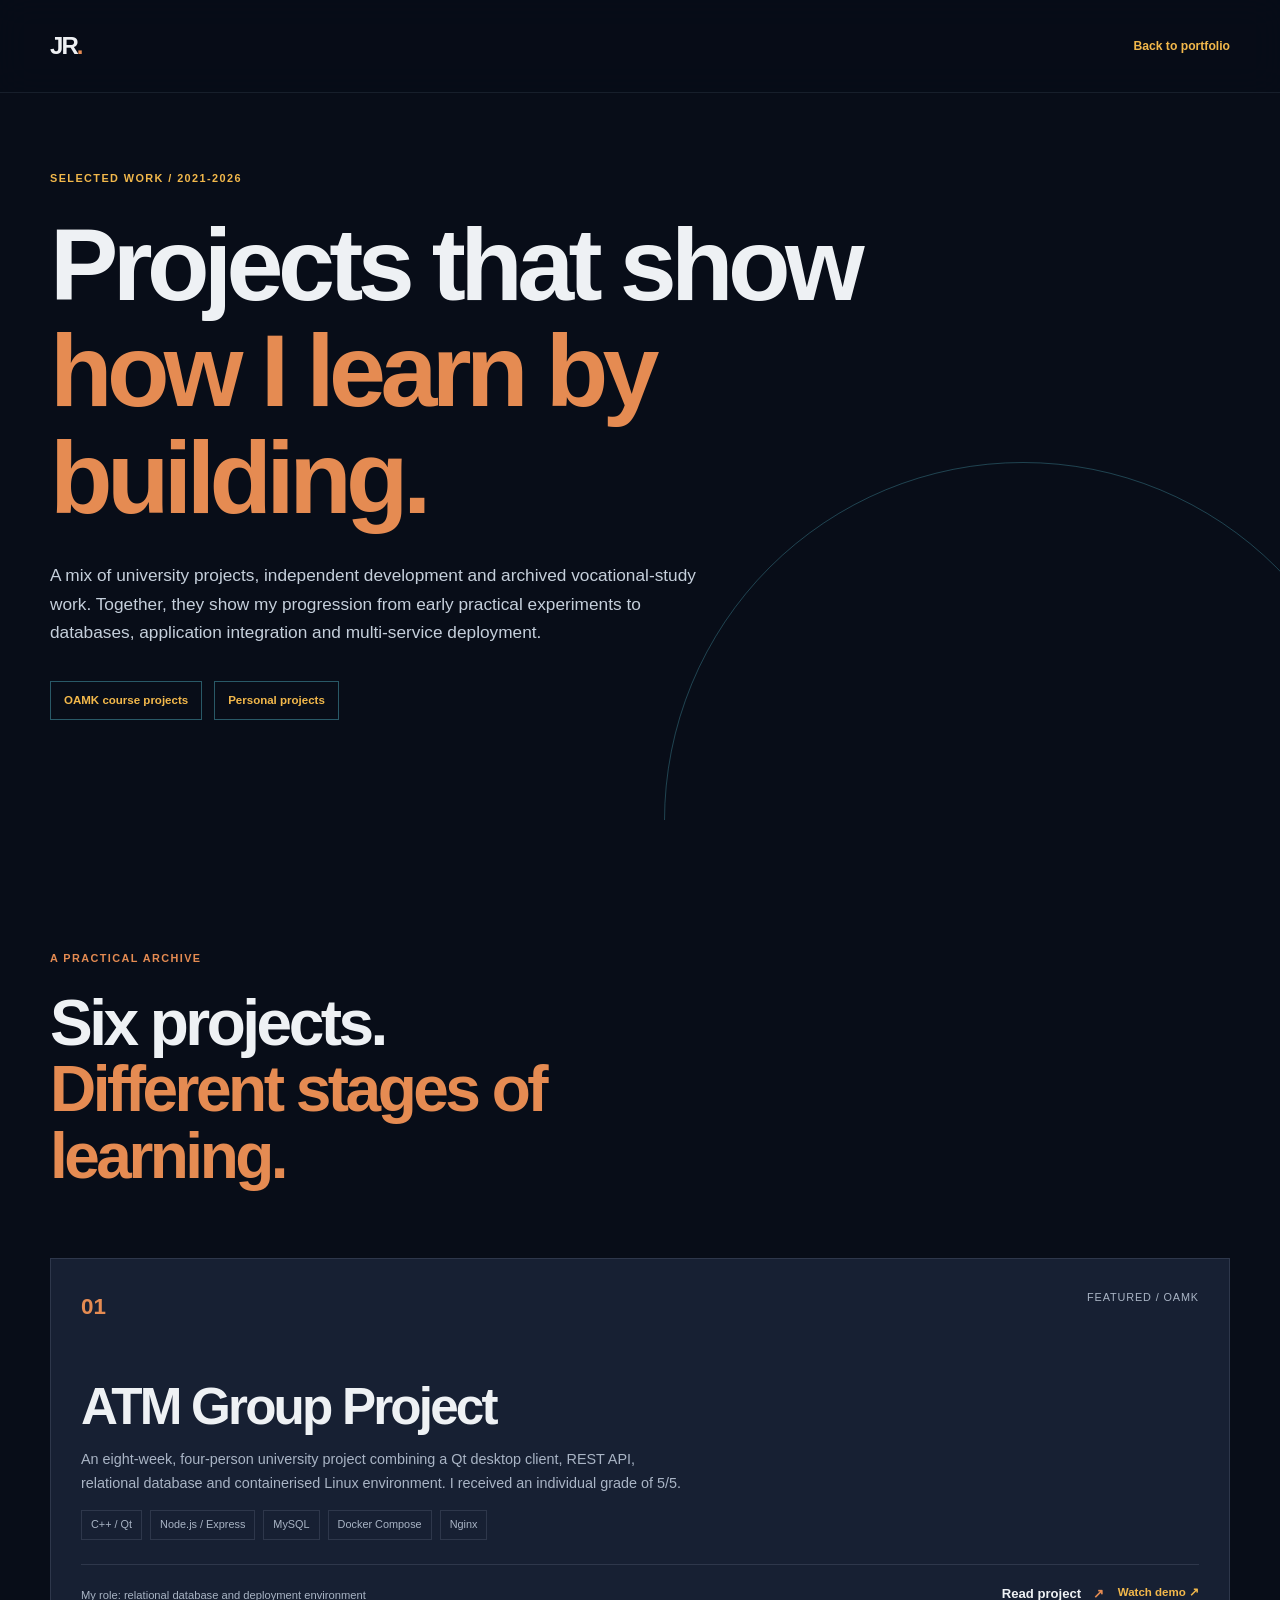
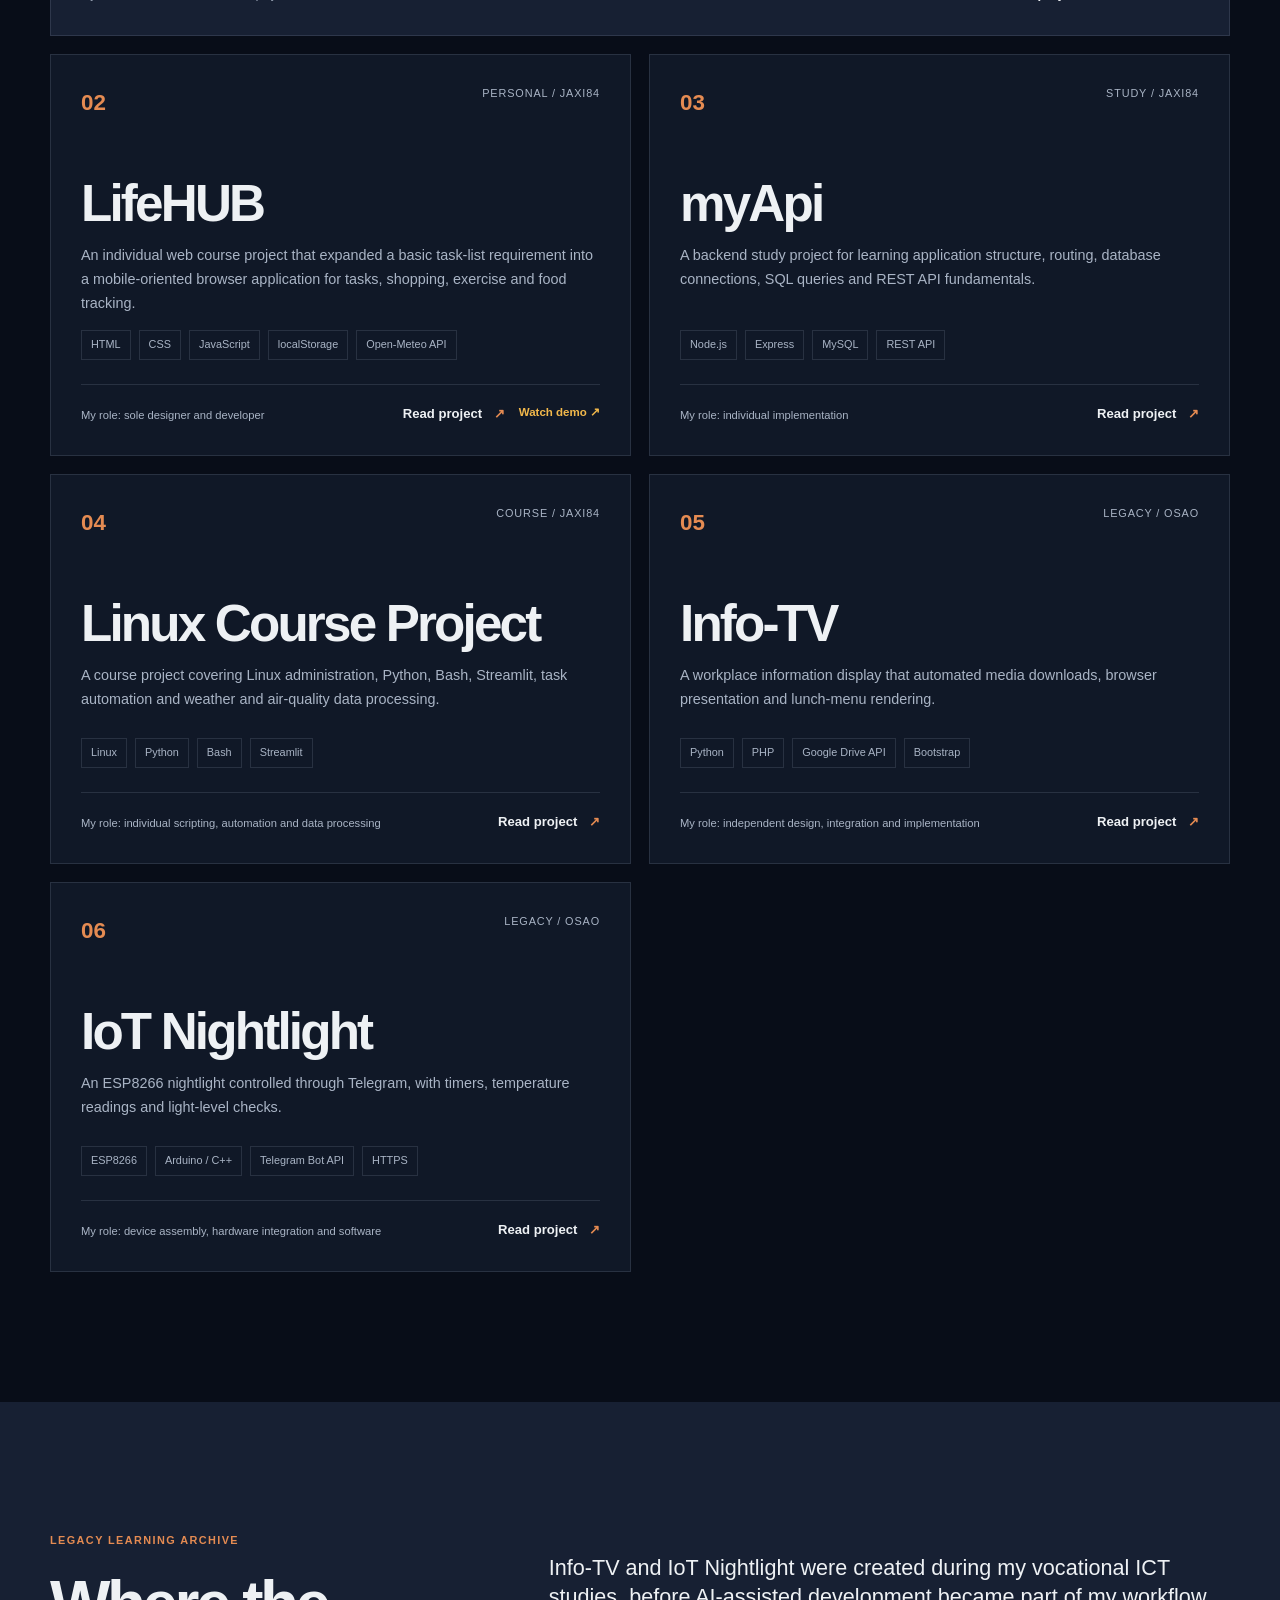
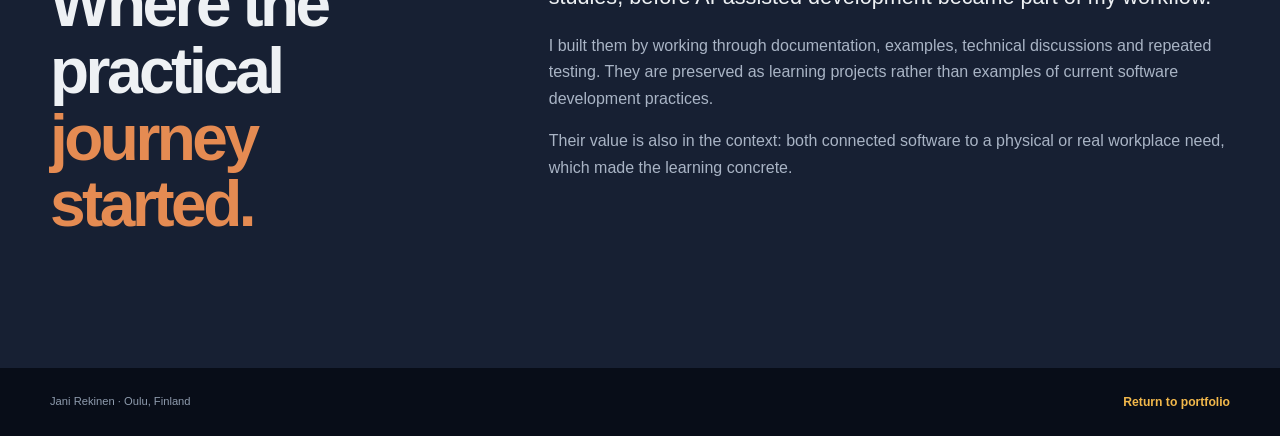
==== projects/index.html @ bf0f629c "Rebuilt portfolio and procet case studies" ====
<!doctype html>
<html lang="en">

<head>
    <meta charset="utf-8">
    <meta name="viewport" content="width=device-width, initial-scale=1">
    <meta name="description" content="Selected software, infrastructure, web and IoT projects by Jani Rekinen.">
    <title>Projects | Jani Rekinen</title>
    <link rel="stylesheet" href="../css/style.css">
</head>

<body class="project-site">
    <header class="site-header" id="top">
        <nav class="nav container" aria-label="Primary navigation">
            <a class="brand" href="../index.html" aria-label="Back to Jani Rekinen home">JR<span>.</span></a>
            <a class="back-link" href="../index.html">Back to portfolio</a>
        </nav>
    </header>
    <main>
        <section class="project-hero" aria-labelledby="projects-title">
            <div class="container project-hero-inner">
                <p class="eyebrow eyebrow-light">Selected work / 2021-2026</p>
                <h1 id="projects-title">Projects that show<br><em>how I learn by building.</em></h1>
                <p class="project-hero-intro">A mix of university projects, independent development and archived
                    vocational-study work. Together, they show my progression from early practical experiments to
                    databases, application integration and multi-service deployment.</p>
                <div class="catalog-source-links"><a href="https://github.com/Jani-OAMK" target="_blank"
                        rel="noopener noreferrer">OAMK course projects</a><a href="https://github.com/Jaxi84"
                        target="_blank" rel="noopener noreferrer">Personal projects</a></div>
            </div>
        </section>
        <section class="project-catalog section" aria-labelledby="catalog-title">
            <div class="container">
                <div class="catalog-heading">
                    <p class="eyebrow">A practical archive</p>
                    <h2 id="catalog-title">Six projects.<br><em>Different stages of learning.</em></h2>
                </div>
                <div class="project-catalog-grid">
                    <article class="project-card project-card-featured">
                        <div class="project-card-top"><span class="project-card-number">01</span><span
                                class="project-card-status">Featured / OAMK</span></div>
                        <h3>ATM Group Project</h3>
                        <p>An eight-week, four-person university project combining a Qt desktop client, REST API,
                            relational database and containerised Linux environment. I received an individual grade of
                            5/5.</p>
                        <div class="tag-list"><span>C++ / Qt</span><span>Node.js /
                                Express</span><span>MySQL</span><span>Docker Compose</span><span>Nginx</span></div>
                        <div class="project-card-footer"><span>My role: relational database and deployment
                                environment</span><span class="project-card-actions"><a class="arrow-link"
                                    href="atm.html">Read project <span aria-hidden="true">↗</span></a><a
                                    class="demo-link" href="https://www.youtube.com/watch?v=w5b5Py__Tz0" target="_blank"
                                    rel="noopener noreferrer">Watch demo ↗</a></span></div>
                    </article>
                    <article class="project-card">
                        <div class="project-card-top"><span class="project-card-number">02</span><span
                                class="project-card-status">Personal / Jaxi84</span></div>
                        <h3>LifeHUB</h3>
                        <p>An individual web course project that expanded a basic task-list requirement into a
                            mobile-oriented browser application for tasks, shopping, exercise and food tracking.</p>
                        <div class="tag-list">
                            <span>HTML</span><span>CSS</span><span>JavaScript</span><span>localStorage</span><span>Open-Meteo
                                API</span>
                        </div>
                        <div class="project-card-footer"><span>My role: sole designer and developer</span><span
                                class="project-card-actions"><a class="arrow-link" href="lifehub.html">Read project
                                    <span aria-hidden="true">↗</span></a><a class="demo-link"
                                    href="https://www.youtube.com/watch?v=NFSRganMC8c" target="_blank"
                                    rel="noopener noreferrer">Watch demo ↗</a></span></div>
                    </article>
                    <article class="project-card">
                        <div class="project-card-top"><span class="project-card-number">03</span><span
                                class="project-card-status">Study / Jaxi84</span></div>
                        <h3>myApi</h3>
                        <p>A backend study project for learning application structure, routing, database connections,
                            SQL queries and REST API fundamentals.</p>
                        <div class="tag-list"><span>Node.js</span><span>Express</span><span>MySQL</span><span>REST
                                API</span></div>
                        <div class="project-card-footer"><span>My role: individual implementation</span><a
                                class="arrow-link" href="myapi.html">Read project <span aria-hidden="true">↗</span></a>
                        </div>
                    </article>
                    <article class="project-card">
                        <div class="project-card-top"><span class="project-card-number">04</span><span
                                class="project-card-status">Course / Jaxi84</span></div>
                        <h3>Linux Course Project</h3>
                        <p>A course project covering Linux administration, Python, Bash, Streamlit, task automation and
                            weather and air-quality data processing.</p>
                        <div class="tag-list">
                            <span>Linux</span><span>Python</span><span>Bash</span><span>Streamlit</span>
                        </div>
                        <div class="project-card-footer"><span>My role: individual scripting, automation and data
                                processing</span><a class="arrow-link" href="linux.html">Read project <span
                                    aria-hidden="true">↗</span></a></div>
                    </article>
                    <article class="project-card">
                        <div class="project-card-top"><span class="project-card-number">05</span><span
                                class="project-card-status">Legacy / OSAO</span></div>
                        <h3>Info-TV</h3>
                        <p>A workplace information display that automated media downloads, browser presentation and
                            lunch-menu rendering.</p>
                        <div class="tag-list"><span>Python</span><span>PHP</span><span>Google Drive
                                API</span><span>Bootstrap</span></div>
                        <div class="project-card-footer"><span>My role: independent design, integration and
                                implementation</span><a class="arrow-link" href="info-tv.html">Read project <span
                                    aria-hidden="true">↗</span></a></div>
                    </article>
                    <article class="project-card">
                        <div class="project-card-top"><span class="project-card-number">06</span><span
                                class="project-card-status">Legacy / OSAO</span></div>
                        <h3>IoT Nightlight</h3>
                        <p>An ESP8266 nightlight controlled through Telegram, with timers, temperature readings and
                            light-level checks.</p>
                        <div class="tag-list"><span>ESP8266</span><span>Arduino / C++</span><span>Telegram Bot
                                API</span><span>HTTPS</span></div>
                        <div class="project-card-footer"><span>My role: device assembly, hardware integration and
                                software</span><a class="arrow-link" href="iot-nightlight.html">Read project <span
                                    aria-hidden="true">↗</span></a></div>
                    </article>
                </div>
            </div>
        </section>
        <section class="section legacy-section">
            <div class="container case-grid">
                <div>
                    <p class="eyebrow">Legacy learning archive</p>
                    <h2>Where the practical<br><em>journey started.</em></h2>
                </div>
                <div class="case-copy">
                    <p class="lead">Info-TV and IoT Nightlight were created during my vocational ICT studies, before
                        AI-assisted development became part of my workflow.</p>
                    <p>I built them by working through documentation, examples, technical discussions and repeated
                        testing. They are preserved as learning projects rather than examples of current software
                        development practices.</p>
                    <p>Their value is also in the context: both connected software to a physical or real workplace need,
                        which made the learning concrete.</p>
                </div>
            </div>
        </section>
    </main>
    <footer class="site-footer">
        <div class="container"><span>Jani Rekinen · Oulu, Finland</span><a href="../index.html">Return to portfolio</a>
        </div>
    </footer>
</body>

</html>
---- css/style.css ----
:root {
    --ink: #eef1f4;
    --muted: #a9b4c5;
    --paper: #080d18;
    --white: #eef1f4;
    --line: rgb(148 163 184 / 18%);
    --navy: #080d18;
    --navy-soft: #172033;
    --lime: #f2b84b;
    --coral: #e58b52;
    --serif: Georgia, 'Times New Roman', serif;
    --sans: 'DM Sans', sans-serif;
    --display: 'Space Grotesk', sans-serif;
}

* {
    box-sizing: border-box;
}

html {
    scroll-behavior: smooth;
    scroll-padding-top: 110px;
}

body {
    margin: 0;
    background: var(--paper);
    color: var(--ink);
    font-family: var(--sans);
    line-height: 1.65;
}

a {
    color: inherit;
}

.container {
    width: min(1180px, calc(100% - 48px));
    margin: 0 auto;
}

.skip-link {
    position: fixed;
    top: -100px;
    left: 20px;
    z-index: 20;
    padding: 10px 16px;
    background: var(--lime);
    color: var(--ink);
    font-weight: 700;
}

.skip-link:focus {
    top: 20px;
}

.site-header {
    position: fixed;
    top: 0;
    right: 0;
    left: 0;
    z-index: 10;
    width: 100%;
    color: var(--white);
    background: rgb(8 13 24 / 72%);
    border-bottom: 1px solid rgb(148 163 184 / 12%);
    backdrop-filter: blur(16px);
    transition: background .2s ease, border-color .2s ease;
}

.site-header.is-scrolled {
    background: rgb(8 13 24 / 94%);
    border-bottom-color: var(--line);
}

.nav {
    display: flex;
    align-items: center;
    justify-content: space-between;
    height: 92px;
}

.brand {
    font-family: var(--display);
    font-size: 1.5rem;
    font-weight: 700;
    letter-spacing: -.08em;
    text-decoration: none;
}

.brand span,
em {
    color: var(--coral);
    font-style: normal;
}

.nav-links {
    display: flex;
    gap: 38px;
    margin: 0;
    padding: 12px 20px;
    list-style: none;
    font-size: .9rem;
    font-weight: 600;
    background: rgb(23 32 51 / 96%);
    border: 1px solid rgb(242 184 75 / 35%);
    border-radius: 999px;
    box-shadow: 0 10px 30px rgb(0 0 0 / 16%);
}

.nav-links a {
    opacity: .72;
    text-decoration: none;
    transition: opacity .2s ease, color .2s ease;
}

.nav-links a:hover,
.nav-links a:focus-visible {
    color: var(--lime);
    opacity: 1;
}

.nav-toggle {
    display: none;
}

.hero {
    min-height: 760px;
    position: relative;
    overflow: hidden;
    background: var(--navy);
    color: var(--white);
}

.hero::before {
    position: absolute;
    top: 0;
    right: 8%;
    width: 42vw;
    height: 100%;
    border-left: 1px solid rgb(242 184 75 / 18%);
    border-right: 1px solid rgb(242 184 75 / 12%);
    content: '';
    transform: skewX(-14deg);
}

.hero::after {
    position: absolute;
    right: -10%;
    bottom: -30%;
    width: 52vw;
    height: 52vw;
    border: 1px solid rgb(229 139 82 / 32%);
    border-radius: 50%;
    content: '';
}

.hero-grid {
    position: relative;
    z-index: 1;
    display: grid;
    grid-template-columns: minmax(0, 1fr) 330px;
    gap: 96px;
    align-items: center;
    min-height: 650px;
    padding-top: 88px;
}

.hero-copy {
    max-width: 780px;
}

.kicker,
.eyebrow,
.project-label,
.note-label,
.capability-index {
    text-transform: uppercase;
    letter-spacing: .13em;
    font-size: .68rem;
    font-weight: 700;
}

.kicker {
    display: flex;
    align-items: center;
    gap: 10px;
    color: var(--lime);
}

.status-dot {
    width: 8px;
    height: 8px;
    border-radius: 50%;
    background: var(--lime);
    box-shadow: 0 0 0 5px rgba(199, 243, 107, .12);
}

h1,
h2,
h3 {
    margin: 0;
    font-family: var(--display);
    line-height: 1.04;
    letter-spacing: -.055em;
}

h1 {
    max-width: 860px;
    margin: 26px 0 32px;
    font-size: clamp(3rem, 6.5vw, 6.2rem);
}

.hero-intro {
    max-width: 600px;
    color: #c5cfdb;
    font-size: 1.05rem;
}

.hero-actions {
    display: flex;
    align-items: center;
    gap: 28px;
    margin-top: 36px;
}

.button {
    display: inline-flex;
    align-items: center;
    gap: 16px;
    padding: 14px 20px;
    border: 1px solid transparent;
    font-size: .78rem;
    font-weight: 700;
    text-decoration: none;
    transition: transform .2s ease, background .2s ease;
}

.button:hover,
.button:focus-visible {
    transform: translateY(-3px);
}

.button-primary {
    background: var(--lime);
    color: var(--ink);
}

.button-light {
    background: var(--white);
    color: var(--navy);
}

.text-link,
.project-link,
.arrow-link {
    font-size: .82rem;
    font-weight: 700;
    text-decoration: none;
}

.text-link {
    color: var(--white);
}

.text-link span,
.project-link span,
.arrow-link span {
    display: inline-block;
    margin-left: 8px;
    color: var(--coral);
    transition: transform .2s ease;
}

.text-link:hover span,
.project-link:hover span,
.arrow-link:hover span {
    transform: translateX(4px);
}

.hero-note {
    align-self: end;
    padding: 28px 0 70px;
    border-top: 1px solid rgba(255, 255, 255, .35);
}

.note-label {
    margin: 0 0 4px;
    color: #8e9bad;
    font-size: .78rem;
    letter-spacing: .09em;
}

.note-value {
    margin: 0 0 22px;
    color: var(--lime);
    font-family: var(--display);
    font-size: 1.45rem;
    font-weight: 600;
}

.note-value-small {
    color: var(--white);
    font-family: var(--sans);
    font-size: 1rem;
    line-height: 1.5;
}

.note-rule {
    width: 30px;
    margin: 24px 0;
    border-top: 2px solid var(--coral);
}

.note-stamp {
    display: inline-block;
    margin-top: 22px;
    min-width: 205px;
    padding: 20px;
    border: 1px solid rgb(242 184 75 / 70%);
    color: var(--lime);
    font-family: var(--display);
    font-size: .86rem;
    font-weight: 700;
    line-height: 1.25;
    text-transform: uppercase;
}

.note-stamp small {
    display: inline-block;
    margin-top: 5px;
    color: var(--ink);
    font-family: var(--sans);
    font-size: .76rem;
    font-weight: 700;
    font-weight: 500;
    letter-spacing: .05em;
    text-transform: none;
}

.hero-rail {
    position: absolute;
    z-index: 1;
    right: 0;
    bottom: 0;
    left: 0;
    display: flex;
    justify-content: space-between;
    gap: 20px;
    padding-top: 24px;
    padding-bottom: 30px;
    border-top: 1px solid rgba(255, 255, 255, .15);
    color: #c1c7cf;
    font-size: 1rem;
    font-weight: 600;
}

.section {
    padding: 130px 0;
}

.profile-section {
    background: var(--paper);
}

.profile-section .section-grid {
    grid-template-columns: minmax(210px, .52fr) 1.48fr;
}

.section-grid {
    display: grid;
    grid-template-columns: minmax(220px, .75fr) 1.25fr;
    gap: 90px;
}

.eyebrow {
    margin: 0 0 22px;
    color: var(--coral);
}

.eyebrow-light {
    color: var(--lime);
}

h2 {
    font-size: clamp(2.5rem, 5vw, 4.6rem);
}

.profile-content {
    max-width: 690px;
}

.profile-content p {
    max-width: 620px;
    color: var(--muted);
}

.profile-content .lead {
    color: var(--ink);
    font-family: var(--display);
    font-size: clamp(1.35rem, 2.3vw, 1.8rem);
    line-height: 1.3;
}

.profile-kicker {
    margin-bottom: 16px;
    color: var(--lime);
    font-family: var(--display);
    font-size: 1.05rem;
    font-weight: 700;
}

.skills-section {
    background: #0d1524;
}

.skills-content {
    max-width: 760px;
}

.skills-content .lead {
    max-width: 650px;
    color: var(--ink);
    font-family: var(--display);
    font-size: 1.35rem;
    line-height: 1.35;
}

.skill-groups {
    display: grid;
    grid-template-columns: repeat(2, 1fr);
    gap: 18px;
    margin-top: 42px;
}

.skill-groups article {
    padding: 22px;
    border: 1px solid var(--line);
    background: rgb(23 32 51 / 48%);
}

.skill-group-label,
.education-status {
    color: var(--lime);
    font-size: .67rem;
    font-weight: 700;
    text-transform: uppercase;
    letter-spacing: .1em;
}

.skill-groups h3 {
    margin-top: 20px;
    font-size: 1.2rem;
    letter-spacing: -.04em;
}

.skill-groups p {
    margin-bottom: 0;
    color: var(--muted);
    font-size: .82rem;
}

.stat-grid {
    display: grid;
    grid-template-columns: repeat(4, 1fr);
    gap: 18px;
    margin-top: 48px;
    padding-top: 22px;
    border-top: 1px solid var(--line);
}

.stat strong {
    display: block;
    color: var(--coral);
    font-family: var(--display);
    font-size: 2.25rem;
    line-height: 1;
}

.stat span {
    display: block;
    margin-top: 8px;
    color: var(--muted);
    font-size: .72rem;
    text-transform: uppercase;
    letter-spacing: .08em;
}

.stat:last-child span {
    max-width: 12ch;
}

.dark-section {
    background: var(--navy);
    color: var(--white);
}

.split-heading {
    display: flex;
    justify-content: space-between;
    align-items: end;
    gap: 40px;
    margin-bottom: 76px;
}

.heading-aside {
    max-width: 280px;
    margin: 0;
    color: #9ca8b9;
    font-size: .9rem;
}

.experience-list {
    border-top: 1px solid rgba(255, 255, 255, .2);
}

.experience-item {
    display: grid;
    grid-template-columns: 160px 1fr 100px;
    gap: 34px;
    padding: 30px 0;
    border-bottom: 1px solid rgba(255, 255, 255, .2);
}

.experience-date,
.experience-type {
    color: #8e9bad;
    font-size: .7rem;
    text-transform: uppercase;
    letter-spacing: .08em;
}

.experience-item h3 {
    font-size: 1.45rem;
    letter-spacing: -.04em;
}

.experience-item p {
    max-width: 650px;
    margin: 12px 0 0;
    color: #aeb8c6;
    font-size: .9rem;
}

.experience-item .company {
    margin-top: 5px;
    color: var(--lime);
    font-size: .78rem;
    font-weight: 700;
}

.experience-type {
    text-align: right;
}

.featured-project {
    display: grid;
    grid-template-columns: 70px 1fr 250px;
    gap: 34px;
    padding: 40px 0;
    border-top: 1px solid var(--line);
    border-bottom: 1px solid var(--line);
}

.projects-section {
    background: #101827;
}

.project-number {
    color: var(--coral);
    font-family: var(--display);
    font-size: 1.3rem;
    font-weight: 700;
}

.project-label {
    margin: 0 0 14px;
    color: var(--coral);
}

.project-main h3 {
    font-size: clamp(2rem, 4vw, 3.8rem);
}

.project-description {
    max-width: 620px;
    margin: 22px 0;
    color: var(--muted);
    font-size: 1.05rem;
}

.tag-list {
    display: flex;
    flex-wrap: wrap;
    gap: 8px;
    margin: 26px 0 34px;
}

.tag-list span {
    padding: 5px 9px;
    border: 1px solid var(--line);
    color: var(--muted);
    font-size: .68rem;
}

.project-link {
    color: var(--ink);
}

.project-contribution {
    padding-left: 24px;
    border-left: 1px solid var(--line);
}

.project-contribution p:not(.eyebrow) {
    color: var(--muted);
    font-size: .86rem;
}

.project-context {
    display: block;
    margin-top: 28px;
    color: var(--ink);
    font-size: .72rem;
    font-weight: 700;
    text-transform: uppercase;
    letter-spacing: .08em;
}

.project-teaser {
    display: grid;
    grid-template-columns: 1fr 1.2fr auto;
    gap: 40px;
    align-items: center;
    padding: 34px 0;
}

.project-teaser h3 {
    font-size: 2rem;
}

.project-teaser>p {
    max-width: 440px;
    margin: 0;
    color: var(--muted);
    font-size: .88rem;
}

.homepage-project-list {
    border-top: 1px solid var(--line);
}

.homepage-project {
    display: grid;
    grid-template-columns: 58px minmax(0, 1fr) 240px 28px;
    gap: 26px;
    align-items: center;
    padding: 25px 0;
    border-bottom: 1px solid var(--line);
    color: var(--ink);
    text-decoration: none;
    transition: background .2s ease, padding .2s ease;
}

.homepage-project:hover,
.homepage-project:focus-visible {
    padding-right: 14px;
    padding-left: 14px;
    background: rgb(242 184 75 / 8%);
}

.homepage-project-featured {
    padding-top: 32px;
    padding-bottom: 32px;
    background: rgb(23 32 51 / 48%);
}

.homepage-project-copy {
    display: grid;
    gap: 8px;
}

.homepage-project-copy .project-label {
    margin: 0;
}

.homepage-project-copy strong {
    font-family: var(--display);
    font-size: 1.45rem;
    letter-spacing: -.04em;
}

.homepage-project-copy>span:last-child {
    max-width: 650px;
    color: var(--muted);
    font-size: .84rem;
}

.homepage-project-role {
    color: var(--muted);
    font-size: .68rem;
    line-height: 1.5;
    text-transform: uppercase;
    letter-spacing: .07em;
}

.homepage-project-arrow {
    color: var(--lime);
    font-size: 1.2rem;
    transition: transform .2s ease;
}

.homepage-project:hover .homepage-project-arrow,
.homepage-project:focus-visible .homepage-project-arrow {
    transform: translate(4px, -4px);
}

.projects-archive-link {
    display: inline-block;
    margin-top: 28px;
    color: var(--lime);
    font-size: .8rem;
    font-weight: 700;
    text-decoration: none;
}

.projects-archive-link span {
    display: inline-block;
    margin-left: 8px;
    transition: transform .2s ease;
}

.projects-archive-link:hover span,
.projects-archive-link:focus-visible span {
    transform: translateX(4px);
}

.arrow-link {
    white-space: nowrap;
}

.capabilities-section {
    background: #0d1524;
}

.education-section {
    background: var(--paper);
}

.education-content {
    display: grid;
    gap: 22px;
}

.education-entry {
    padding: 26px 0;
    border-top: 1px solid var(--line);
}

.education-entry h3 {
    margin-top: 18px;
    font-size: 1.45rem;
    letter-spacing: -.04em;
}

.education-entry p {
    max-width: 650px;
    color: var(--muted);
    font-size: .88rem;
}

.education-entry .education-school {
    color: var(--lime);
    font-size: .78rem;
    font-weight: 700;
}

.education-note {
    padding-left: 16px;
    border-left: 2px solid var(--coral);
}

.education-note strong {
    color: var(--ink);
}

.capability-grid {
    display: grid;
    grid-template-columns: repeat(2, 1fr);
    gap: 0 36px;
}

.capability-grid article {
    padding: 24px 0;
    border-top: 1px solid var(--line);
}

.capability-index {
    color: var(--coral);
}

.capability-grid h3 {
    margin-top: 18px;
    font-size: 1.35rem;
    letter-spacing: -.04em;
}

.capability-grid p {
    margin-bottom: 0;
    color: var(--muted);
    font-size: .87rem;
}

.contact-section {
    padding: 120px 0;
    background: var(--navy-soft);
    color: var(--white);
}

.contact-inner {
    max-width: 920px;
}

.contact-section h2 {
    font-size: clamp(2.8rem, 6vw, 5.8rem);
}

.contact-section p:not(.eyebrow) {
    max-width: 530px;
    color: var(--muted);
    font-size: clamp(1.0625rem, 1.5vw, 1.25rem);
    line-height: 1.6;
}

.contact-actions {
    display: flex;
    align-items: center;
    flex-wrap: wrap;
    gap: 28px;
    margin-top: 36px;
}

.contact-actions .button-light {
    min-height: 56px;
    padding: 15px 22px;
    font-size: 1rem;
    border-radius: 8px;
}

.contact-social {
    display: inline-flex;
    align-items: center;
    justify-content: center;
    min-height: 56px;
    padding: 15px 22px;
    color: var(--white);
    font-size: 1rem;
    font-weight: 700;
    text-decoration: none;
    border: 1px solid rgb(238 241 244 / 40%);
    border-radius: 8px;
    transition: color .2s ease, background .2s ease, border-color .2s ease, transform .2s ease;
}

.contact-social:hover,
.contact-social:focus-visible {
    color: var(--navy);
    background: var(--lime);
    border-color: var(--lime);
    transform: translateY(-2px);
}

.site-footer {
    padding: 24px 0;
    background: var(--navy);
    color: #8e9bad;
    font-size: .7rem;
}

.site-footer .container {
    display: flex;
    justify-content: space-between;
}

.project-site {
    background: var(--paper);
}

.back-link,
.site-footer a {
    color: var(--lime);
    font-size: .76rem;
    font-weight: 700;
    text-decoration: none;
}

.project-hero,
.case-hero {
    position: relative;
    overflow: hidden;
    min-height: 560px;
    padding: 170px 0 100px;
    background: var(--navy);
    color: var(--white);
}

.project-hero::after,
.case-hero::after {
    position: absolute;
    right: -8%;
    bottom: -44%;
    width: 56vw;
    height: 56vw;
    border: 1px solid rgb(103 232 249 / 25%);
    border-radius: 50%;
    content: '';
}

.project-hero-inner,
.case-hero-inner {
    position: relative;
    z-index: 1;
}

.project-hero h1,
.case-hero h1 {
    max-width: 850px;
    margin: 24px 0 30px;
    font-size: clamp(3.4rem, 8vw, 7rem);
}

.project-hero-intro,
.case-lead {
    max-width: 650px;
    color: #c5cfdb;
    font-size: 1.08rem;
}

.catalog-source-links {
    display: flex;
    flex-wrap: wrap;
    gap: 12px;
    margin-top: 34px;
}

.catalog-source-links a {
    padding: 9px 13px;
    border: 1px solid rgb(103 232 249 / 35%);
    color: var(--lime);
    font-size: .72rem;
    font-weight: 700;
    text-decoration: none;
}

.catalog-source-links a:hover,
.catalog-source-links a:focus-visible {
    background: rgb(103 232 249 / 10%);
}

.catalog-heading {
    max-width: 700px;
    margin-bottom: 68px;
}

.project-catalog-grid {
    display: grid;
    grid-template-columns: repeat(2, 1fr);
    gap: 18px;
}

.project-card {
    display: flex;
    min-height: 390px;
    flex-direction: column;
    padding: 30px;
    border: 1px solid var(--line);
    background: #101827;
}

.project-card-featured {
    grid-column: span 2;
    min-height: 340px;
    background: #172033;
}

.project-card-top,
.project-card-footer {
    display: flex;
    justify-content: space-between;
    gap: 20px;
}

.project-card-number {
    color: var(--coral);
    font-family: var(--display);
    font-size: 1.4rem;
    font-weight: 700;
}

.project-card-status {
    color: var(--muted);
    font-size: .68rem;
    text-align: right;
    text-transform: uppercase;
    letter-spacing: .08em;
}

.project-card h3 {
    margin-top: 55px;
    font-size: clamp(2rem, 4vw, 3.3rem);
}

.project-card p {
    max-width: 600px;
    color: var(--muted);
    font-size: .9rem;
}

.project-card .tag-list {
    margin-top: auto;
    margin-bottom: 24px;
}

.project-card-footer {
    align-items: end;
    padding-top: 18px;
    border-top: 1px solid var(--line);
    color: var(--muted);
    font-size: .7rem;
}

.project-card-actions {
    display: flex;
    flex-wrap: wrap;
    gap: 14px;
    justify-content: flex-end;
}

.demo-link {
    color: var(--lime);
    font-size: .72rem;
    font-weight: 700;
    text-decoration: none;
}

.training-details {
    margin-top: 18px;
    border-top: 1px solid var(--line);
    color: var(--muted);
    font-size: .78rem;
}

.training-details summary {
    padding-top: 14px;
    color: var(--lime);
    cursor: pointer;
    font-weight: 700;
}

.training-details ul {
    display: grid;
    gap: 6px;
    margin: 12px 0 0;
    padding-left: 18px;
}

.project-card-footer .arrow-link {
    color: var(--white);
}

.case-hero-atm {
    background: #101d34;
}

.case-hero-lifehub {
    background: #12252d;
}

.case-hero-info {
    background: #211b3a;
}

.case-hero-iot {
    background: #132b30;
}

.case-meta {
    display: flex;
    flex-wrap: wrap;
    gap: 10px 28px;
    margin-top: 44px;
    color: var(--lime);
    font-size: .7rem;
    font-weight: 700;
    text-transform: uppercase;
    letter-spacing: .08em;
}

.case-grid {
    display: grid;
    grid-template-columns: minmax(230px, .75fr) 1.25fr;
    gap: 90px;
}

.case-copy {
    max-width: 700px;
}

.case-copy p {
    color: var(--muted);
}

.case-copy .lead {
    color: var(--ink);
    font-family: var(--display);
    font-size: 1.35rem;
    line-height: 1.35;
}

.case-copy .tag-list {
    margin-bottom: 0;
}

.case-dark {
    background: #101827;
    color: var(--white);
}

.course-proof {
    background: #0d1524;
}

.legacy-section {
    background: #172033;
}

.architecture-grid {
    display: grid;
    grid-template-columns: repeat(4, 1fr);
    gap: 18px;
}

.architecture-grid article {
    min-height: 245px;
    padding: 24px;
    border: 1px solid var(--line);
    background: rgb(23 32 51 / 52%);
}

.architecture-grid article>span {
    color: var(--coral);
    font-family: var(--display);
    font-weight: 700;
}

.architecture-grid h3 {
    margin-top: 42px;
    font-size: 1.2rem;
    letter-spacing: -.04em;
}

.architecture-grid p {
    color: var(--muted);
    font-size: .82rem;
}

.case-list {
    display: grid;
    gap: 14px;
    margin: 28px 0;
    padding: 0;
    list-style: none;
}

.case-list li {
    padding-left: 22px;
    color: var(--muted);
    font-size: .9rem;
}

.case-list li::before {
    display: inline-block;
    width: 12px;
    margin-left: -22px;
    color: var(--lime);
    content: '↳';
}

.case-proof-links {
    display: flex;
    flex-wrap: wrap;
    gap: 16px;
    margin-top: 34px;
}

:focus-visible {
    outline: 3px solid var(--coral);
    outline-offset: 4px;
}

@media (max-width: 800px) {
    .container {
        width: min(100% - 36px, 620px);
    }

    .nav {
        height: 76px;
    }

    .site-header {
        background: rgb(8 13 24 / 94%);
    }

    .js .nav-toggle {
        display: flex;
        align-items: center;
        gap: 10px;
        padding: 8px 0;
        border: 0;
        background: none;
        color: var(--white);
        font-family: inherit;
        font-size: .72rem;
        font-weight: 700;
        text-transform: uppercase;
    }

    .nav-toggle-icon {
        display: grid;
        gap: 5px;
    }

    .nav-toggle-icon i {
        display: block;
        width: 22px;
        border-top: 2px solid currentColor;
    }

    .js .nav-links {
        position: absolute;
        top: 76px;
        right: 18px;
        left: 18px;
        display: none;
        padding: 20px;
        background: var(--navy-soft);
        border-radius: 12px;
        box-shadow: 0 12px 24px rgba(0, 0, 0, .2);
    }

    .js .nav-links.is-open {
        display: grid;
        gap: 18px;
    }

    .hero {
        min-height: 840px;
    }

    .hero-grid {
        display: block;
        min-height: 750px;
        padding-top: 130px;
    }

    .hero-note {
        max-width: 280px;
        margin-top: 60px;
        padding-bottom: 0;
    }

    .hero-rail {
        display: grid;
        grid-template-columns: 1fr 1fr;
        width: calc(100% - 36px);
    }

    .section {
        padding: 84px 0;
    }

    .section-grid {
        grid-template-columns: 1fr;
        gap: 42px;
    }

    .profile-section .section-grid {
        grid-template-columns: 1fr;
    }

    .stat-grid {
        grid-template-columns: repeat(2, 1fr);
    }

    .split-heading {
        display: block;
        margin-bottom: 46px;
    }

    .heading-aside {
        margin-top: 24px;
    }

    .experience-item {
        grid-template-columns: 1fr;
        gap: 9px;
    }

    .experience-type {
        text-align: left;
    }

    .featured-project {
        grid-template-columns: 1fr;
        gap: 18px;
    }

    .project-contribution {
        padding: 24px 0 0;
        border-top: 1px solid var(--line);
        border-left: 0;
    }

    .project-teaser {
        grid-template-columns: 1fr;
        gap: 16px;
    }

    .homepage-project {
        grid-template-columns: 34px minmax(0, 1fr) 24px;
        gap: 14px;
    }

    .homepage-project-role {
        display: none;
    }

    .homepage-project-copy strong {
        font-size: 1.2rem;
    }

    .homepage-project-copy>span:last-child {
        font-size: .78rem;
    }

    .capability-grid {
        grid-template-columns: 1fr;
    }

    .skill-groups {
        grid-template-columns: 1fr;
    }

    .project-hero,
    .case-hero {
        min-height: 560px;
        padding-top: 140px;
    }

    .project-catalog-grid,
    .case-grid,
    .architecture-grid {
        grid-template-columns: 1fr;
        gap: 18px;
    }

    .project-card-featured {
        grid-column: auto;
    }

    .project-card {
        min-height: 360px;
        padding: 24px;
    }

    .project-card h3 {
        margin-top: 42px;
    }

    .project-card-footer {
        align-items: start;
        flex-direction: column;
    }

    .architecture-grid article {
        min-height: auto;
    }
}

@media (prefers-reduced-motion: reduce) {
    html {
        scroll-behavior: auto;
    }

    *,
    *::before,
    *::after {
        transition-duration: .01ms !important;
        animation-duration: .01ms !important;
    }
}
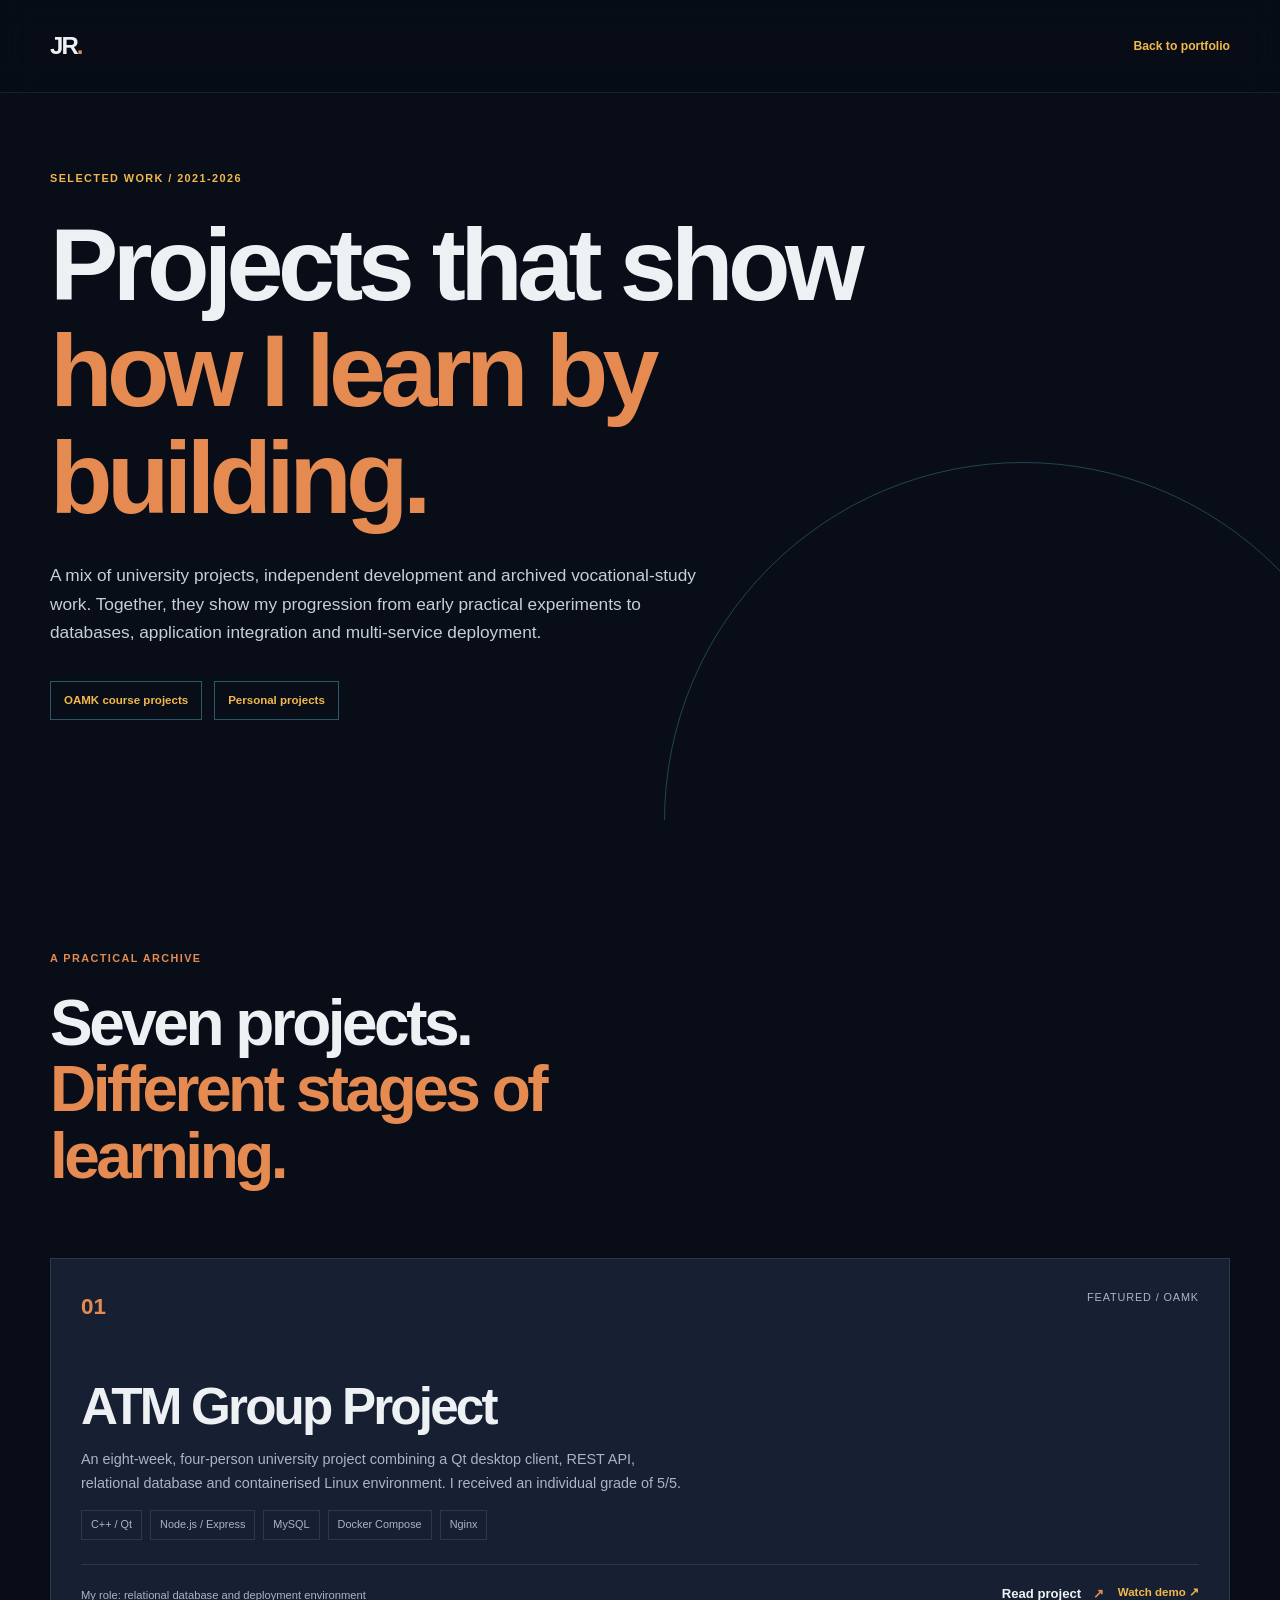
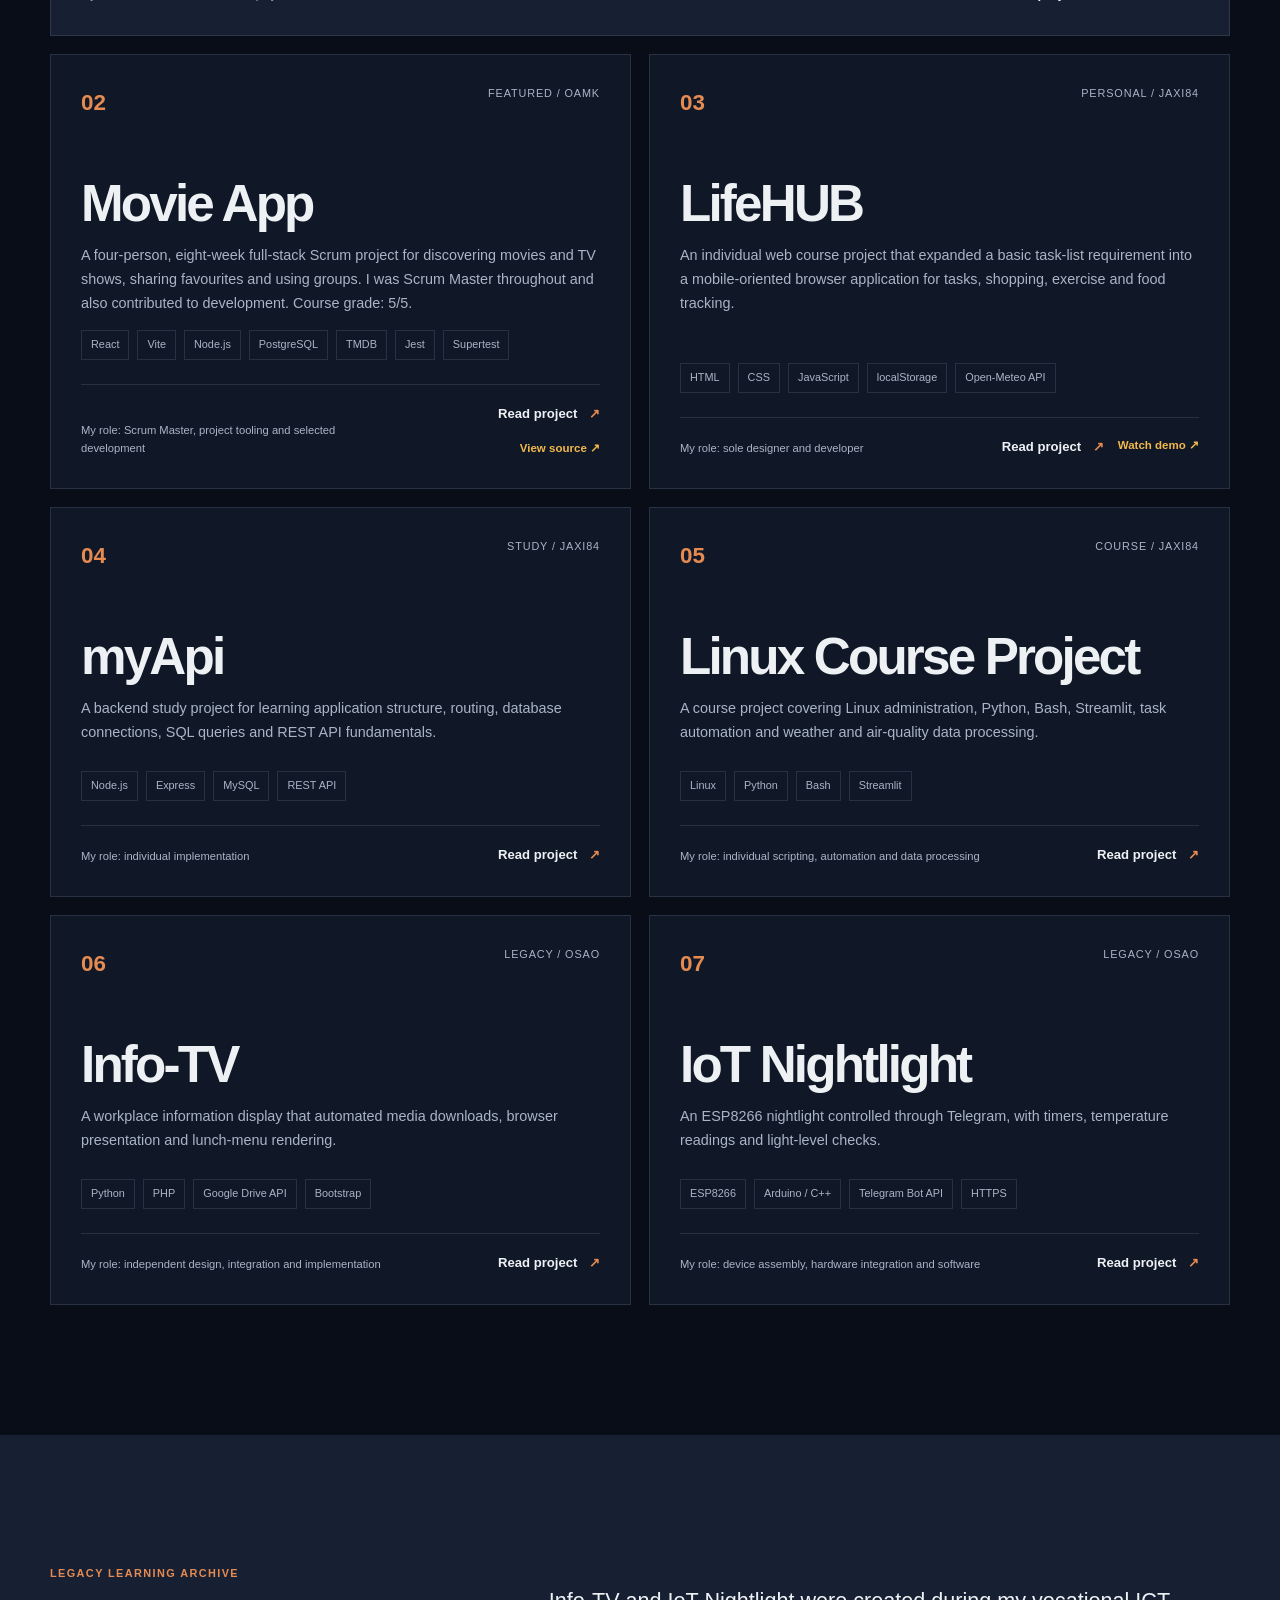
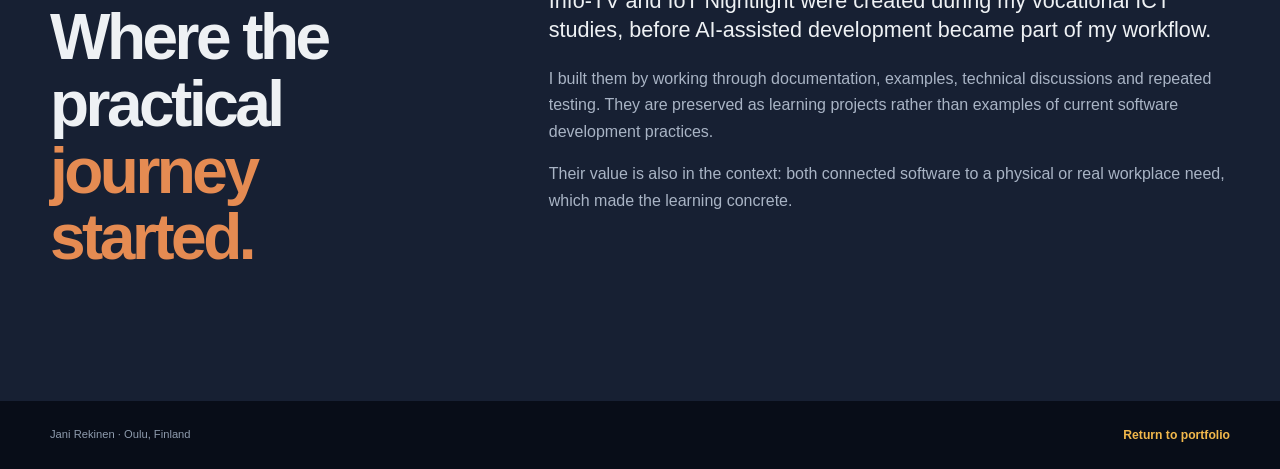
==== commit 83dc4f71: "Add Movie App project to portfolio" ====
--- a/projects/index.html
+++ b/projects/index.html
@@ -33,7 +33,7 @@
             <div class="container">
                 <div class="catalog-heading">
                     <p class="eyebrow">A practical archive</p>
-                    <h2 id="catalog-title">Six projects.<br><em>Different stages of learning.</em></h2>
+                    <h2 id="catalog-title">Seven projects.<br><em>Different stages of learning.</em></h2>
                 </div>
                 <div class="project-catalog-grid">
                     <article class="project-card project-card-featured">
@@ -53,6 +53,16 @@
                     </article>
                     <article class="project-card">
                         <div class="project-card-top"><span class="project-card-number">02</span><span
+                                class="project-card-status">Featured / OAMK</span></div>
+                        <h3>Movie App</h3>
+                        <p>A four-person, eight-week full-stack Scrum project for discovering movies and TV shows, sharing
+                            favourites and using groups. I was Scrum Master throughout and also contributed to
+                            development. Course grade: 5/5.</p>
+                        <div class="tag-list"><span>React</span><span>Vite</span><span>Node.js</span><span>PostgreSQL</span><span>TMDB</span><span>Jest</span><span>Supertest</span></div>
+                        <div class="project-card-footer"><span>My role: Scrum Master, project tooling and selected development</span><span class="project-card-actions"><a class="arrow-link" href="movie-app.html">Read project <span aria-hidden="true">↗</span></a><a class="demo-link" href="https://github.com/tvt25kmo-group7/tvt25kmo-group7-movie-app" target="_blank" rel="noopener noreferrer">View source ↗</a></span></div>
+                    </article>
+                    <article class="project-card">
+                        <div class="project-card-top"><span class="project-card-number">03</span><span
                                 class="project-card-status">Personal / Jaxi84</span></div>
                         <h3>LifeHUB</h3>
                         <p>An individual web course project that expanded a basic task-list requirement into a
@@ -68,7 +78,7 @@
                                     rel="noopener noreferrer">Watch demo ↗</a></span></div>
                     </article>
                     <article class="project-card">
-                        <div class="project-card-top"><span class="project-card-number">03</span><span
+                        <div class="project-card-top"><span class="project-card-number">04</span><span
                                 class="project-card-status">Study / Jaxi84</span></div>
                         <h3>myApi</h3>
                         <p>A backend study project for learning application structure, routing, database connections,
@@ -80,7 +90,7 @@
                         </div>
                     </article>
                     <article class="project-card">
-                        <div class="project-card-top"><span class="project-card-number">04</span><span
+                        <div class="project-card-top"><span class="project-card-number">05</span><span
                                 class="project-card-status">Course / Jaxi84</span></div>
                         <h3>Linux Course Project</h3>
                         <p>A course project covering Linux administration, Python, Bash, Streamlit, task automation and
@@ -93,7 +103,7 @@
                                     aria-hidden="true">↗</span></a></div>
                     </article>
                     <article class="project-card">
-                        <div class="project-card-top"><span class="project-card-number">05</span><span
+                        <div class="project-card-top"><span class="project-card-number">06</span><span
                                 class="project-card-status">Legacy / OSAO</span></div>
                         <h3>Info-TV</h3>
                         <p>A workplace information display that automated media downloads, browser presentation and
@@ -105,7 +115,7 @@
                                     aria-hidden="true">↗</span></a></div>
                     </article>
                     <article class="project-card">
-                        <div class="project-card-top"><span class="project-card-number">06</span><span
+                        <div class="project-card-top"><span class="project-card-number">07</span><span
                                 class="project-card-status">Legacy / OSAO</span></div>
                         <h3>IoT Nightlight</h3>
                         <p>An ESP8266 nightlight controlled through Telegram, with timers, temperature readings and
--- a/css/style.css
+++ b/css/style.css
@@ -1398,4 +1398,22 @@
         transition-duration: .01ms !important;
         animation-duration: .01ms !important;
     }
+}
+/* Keep the homepage hero readable when its text wraps on narrow screens. */
+@media (max-width: 800px) {
+    .hero { min-height: 0; }
+    .hero-grid { min-height: 0; padding-top: 112px; padding-bottom: 30px; }
+    .hero-note { max-width: none; margin-top: 38px; padding: 24px 0 0; }
+    .hero-rail {
+        position: relative; inset: auto; display: grid;
+        grid-template-columns: repeat(2, minmax(0, 1fr)); gap: 14px 18px;
+        width: calc(100% - 36px); max-width: 620px; margin: 0 auto;
+        padding: 20px 0 26px; font-size: .82rem;
+    }
+}
+@media (max-width: 420px) {
+    .hero-copy h1 { font-size: clamp(2.6rem, 12vw, 3.4rem); }
+    .hero-rail { grid-template-columns: 1fr; }
+    .note-stamp { min-width: 0; max-width: 100%; }
+    .homepage-project-copy { min-width: 0; overflow-wrap: anywhere; }
 }
